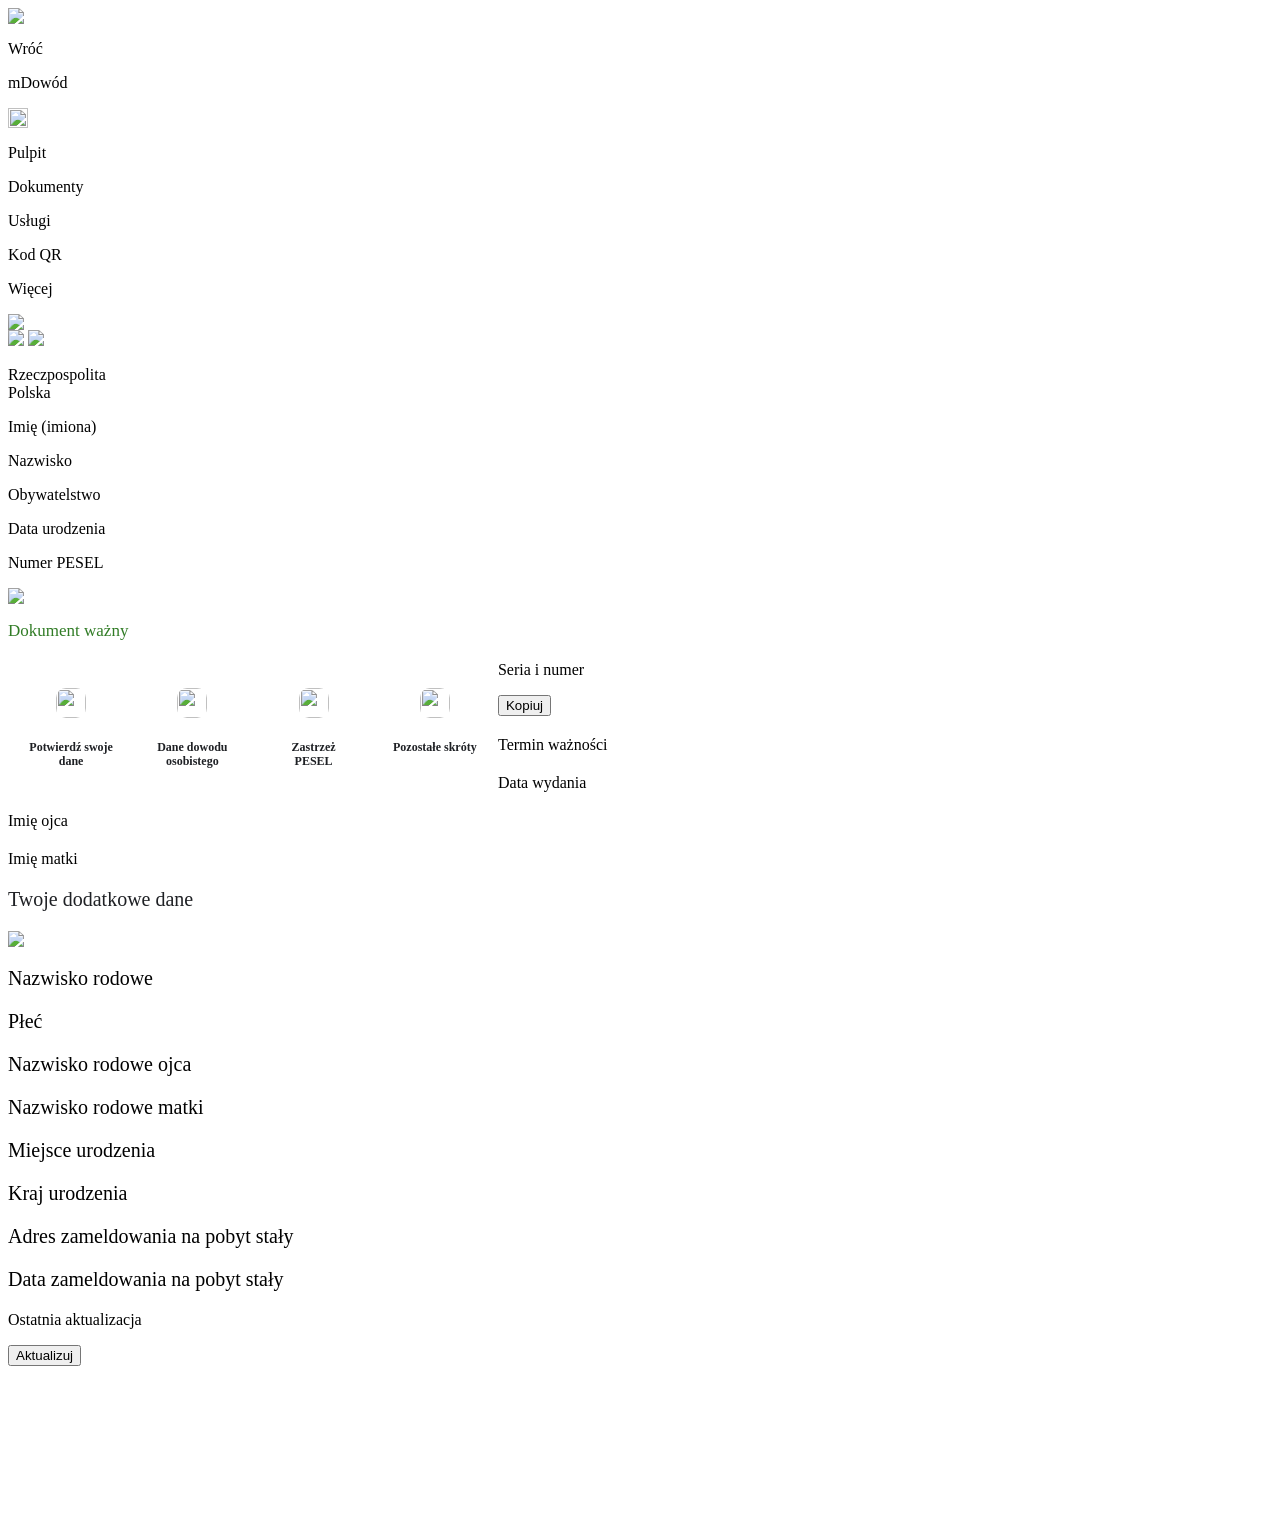
==== card.html @ 10c9f5d2 "Add files via upload" ====
<head>
    <title>mObywatel</title>
    <meta charset="UTF-8">
    <link rel="stylesheet" href="assets/card.css?v=1.2">
    <link rel="stylesheet" href="assets/main.css">
    <link rel="icon" type="image/x-icon" href="images/otM5jOA.png">
    <link rel="apple-touch-icon" href="images/otM5jOA.png">
    <link rel="shortcut icon" href="images/otM5jOA.png">
    <meta name="format-detection" content="telephone=no">
    <meta name="viewport" content="width=device-width, initial-scale=0.8, user-scalable=no">
    <meta name="mobile-web-app-capable" content="yes">
    <style>
        .circle-buttons {
      display: flex;
      justify-content: space-around;
      margin-top: 24px;
    }
    .circle-button {
      background-color: #2c2c2c;
      border-radius: 50%;
      width: 72px;
      height: 72px;
      display: flex;
      flex-direction: column;
      align-items: center;
      justify-content: center;
      color: white;
      font-size: 12px;
      text-align: center;
      border: 1px solid #444;
    }
    .circle-button span {
      margin-top: 6px;
    }

.box_value, .box_value1{
    font-size: 1rem;
    font-weight: 500;
    color: #1f2125;
    margin: 0;
    padding: 0;

}

.services_grid {
    display: flex;
    justify-content: flex-start; /* lub space-between */
    flex-wrap: nowrap;
    gap: 5px;
    width: 100%;
    margin: 0 auto;
    padding: 5px;
    overflow-x: auto; /* POZWALA przewijać poziomo na małych ekranach */
    max-width: auto;
    float: left;
    padding-bottom: 0px;
}


.service_box {
    flex: 1 1 20%;
    min-width: 0px;
    max-width: auto;
    display: flex;
    flex-direction: column;
    align-items: center;
    justify-content: flex-start;
    padding: 15px;
    border-radius: 10px;
    text-align: center;
    transition: transform 0.3s ease;
    padding-bottom: 0px;
}

.service_box_icon {
    width: 30px;
    height: 30px;
    object-fit: contain;
    margin-bottom: 10px;
    border-radius: 20px;
    padding: 10px;
    background-color: white;
    margin: 0px;
}


.service_box_name {
    font-size: 12px;
    font-weight: 600;
    color: #1f2125;
    line-height: 1.2;
    min-height: 3em; /* zapewnia równe wysokości tekstu */
    padding-bottom: 0px;
}

.confirm_box{
    margin-bottom: 20px;
    margin-top: 20px;
}

.other_grid{
    padding-top: auto;
}

    </style>
</head>
<body>
    <div class="top_grid">
        <div class="action_grid">
            <img src="images/BDZT6fX.png" class="back_img">
            <p onclick="sendTo('home')" class="back_text">Wróć</p>
        </div>
        <p class="title_text">mDowód</p>
        <img src="images/pomoctechniczna2.png" class="help_img" style="width: 20px;">
    </div>

    <div class="bottom_bar">
        <div class="bottom_bar_grid">
            <div class="bottom_element_grid" send="home">
                <div class="bottom_element_image home_open"></div>
                <p class="bottom_element_text">Pulpit</p>
            </div>
            <div class="bottom_element_grid" send="documents">
                <div class="bottom_element_image documents"></div>
                <p class="bottom_element_text open">Dokumenty</p>
            </div>
            <div class="bottom_element_grid" send="services">
                <div class="bottom_element_image services"></div>
                <p class="bottom_element_text">Usługi</p>
            </div>
            <div class="bottom_element_grid" send="qr">
                <div class="bottom_element_image qr"></div>
                <p class="bottom_element_text">Kod QR</p>
            </div>
            <div class="bottom_element_grid" send="more">
                <div class="bottom_element_image more"></div>
                <p class="bottom_element_text">Więcej</p>
            </div>
        </div>
    </div>
    <p class="time_text" id="time"></p>
    <div class="id_image_data">
        <img draggable="false" class="id_image" src="images/XSZFxrl.png">
        <div class="inset">

        </div>
        <div class="id_own_image" style="background-image: url('https://i.imgur.com/7vHo48p.jpg');"></div>
        <img draggable="false" src="images/gzot1Pt.gif" class="flag_video">
        <img draggable="false" src="images/R5yccCK.gif" class="eagle_video">
        <p class="eagle_text">Rzeczpospolita<br>Polska</p>
        <div class="id_data_grid">
            <div class="data_holder">
                <p class="data_title firstname" id="name"></p>
                <p class="data_value">Imię (imiona)</p>
            </div>
            <div class="data_holder">
                <p class="data_title surname" id="surname"></p>
                <p class="data_value">Nazwisko</p>
            </div>
            <div class="data_holder">
                <p class="data_title" id="nationality"></p>
                <p class="data_value">Obywatelstwo</p>
            </div>
            <div class="data_holder">
                <p class="data_title" id="birthday"></p>
                <p class="data_value">Data urodzenia</p>
            </div>
            <div class="data_holder">
                <p class="data_title" id="pesel"></p>
                <p class="data_value">Numer PESEL</p>
            </div>
        </div>
    </div>
    <div class="id_bottom">
        <div class="bottom_grid">
            <img class="bottom_image" src="images/7S4kQGf.png">
            <p class="bottom_text" style="color: #317C26; font-size: 17px;">Dokument ważny</p>
        </div>
    </div>

    <div class="services_grid" style="height: auto; width: auto;">
        <div class="service_box">
            <img class="service_box_icon" id="1" src="images/Pfan6Qa.png" onclick="sendTo('qr2')">
            <p class="service_box_name">Potwierdź swoje dane</p>
        </div>
        <div class="service_box">
            <img class="service_box_icon" id="2" src="images/KUMNgQC.png" onclick="sendTo('dane')">
            <p class="service_box_name" style="width: 100px;">Dane dowodu <br>osobistego</p>
        </div>
        <div class="service_box">
            <img class="service_box_icon" id="3" src="images/pobrane.png" onclick="sendTo('zastzrzez')">
            <p class="service_box_name">Zastrzeż <br>PESEL</p>
        </div>
        <div class="service_box">
            <img class="service_box_icon" id="4" src="images/ECjKGrW2.png" onclick="sendTo('pozostałe')">
            <p class="service_box_name">Pozostałe skróty</p>
        </div>
    </div>
    
    <div class="other_grid" style="margin-top: 0px;">
        <!-- Pierwszy bottom_holder z tabelką z danymi dokumentu -->
        <div class="bottom_holder" style="height: auto">
            
                <!-- Seria i numer -->
                <div class="confirm_box" style="border: none;">
                    <p class="box_top">Seria i numer</p>
                    <b><p class="box_value" id="seria_numer" style="font-size: 25px;"></p></b>
                    <button class="main_button">Kopiuj</button>
                </div>
                <!-- Organ wydający -->
                <div class="confirm_box">
                    <p class="box_top">Termin ważności</p>
                    <b><p class="box_value" id="waznosc" style="font-size: 22px;"></p></b>
                </div>
                <!-- Termin ważności -->
                <div class="confirm_box">
                    <p class="box_top">Data wydania</p>
                    <b><p class="box_value" id="wydany" style="font-size: 22px;"></p></b>
                </div>
                <div class="confirm_box">
                    <p class="box_top">Imię ojca</p>
                    <b><p class="box_value" id="fatherName" style="font-size: 22px;"></p></b>
                </div>
                <div class="confirm_box">
                    <p class="box_top">Imię matki</p>
                    <b><p class="box_value" id="motherName" style="font-size: 22px;"></p></b>
                </div>
        </div>
        
    
        <!-- Drugi bottom_holder (rozwijany) -->
        <div class="bottom_holder info_holder" style="font-size: 20px;">
            <div class="bottom_grid">
                <p class="bottom_text" style="color: #1f2125; margin-left: 0px;">Twoje dodatkowe dane</p>
            </div>
            <img class="action_arrow" src="images/2aN0vJE.png">
            <div class="additional_holder">
                <div class="additional_grid">
                    <p class="additional_title">Nazwisko rodowe</p>
                    <p class="additional_subtitle" id="familyName"></p>
                </div>
                <div class="additional_grid">
                    <p class="additional_title">Płeć</p>
                    <p class="additional_subtitle" id="sex"></p>
                </div>
                <div class="additional_grid">
                    <p class="additional_title">Nazwisko rodowe ojca</p>
                    <p class="additional_subtitle" id="fathersFamilyName"></p>
                </div>
                <div class="additional_grid">
                    <p class="additional_title">Nazwisko rodowe matki</p>
                    <p class="additional_subtitle" id="mothersFamilyName"></p>
                </div>
                <div class="additional_grid">
                    <p class="additional_title">Miejsce urodzenia</p>
                    <p class="additional_subtitle" id="birthPlace"></p>
                </div>
                <div class="additional_grid">
                    <p class="additional_title">Kraj urodzenia</p>
                    <p class="additional_subtitle" id="countryOfBirth"></p>
                </div>
                <div class="additional_grid">
                    <p class="additional_title">Adres zameldowania na pobyt stały</p>
                    <p class="additional_subtitle" id="adress"></p>
                </div>
                <div class="additional_grid" style="border-bottom: none;">
                    <p class="additional_title">Data zameldowania na pobyt stały</p>
                    <p class="additional_subtitle home_date"></p>
                </div>
            </div>
        </div>
    
        <!-- Trzeci bottom_holder z przyciskiem "Aktualizuj" -->
        <div class="bottom_holder" style="height: 90px; margin-bottom: 120px;">
            <div class="bottom_update">
                <div class="bottom_update_grid">
                    <p class="bottom_update_text" style="margin-left: 0px;">Ostatnia aktualizacja</p>
                    <p class="bottom_update_value" style="margin-left: 0px;"></p>
                </div>
                <button class="main_button update">Aktualizuj</button>
            </div>
        </div>
    </div>
    
    <script src="assets/bar.js"></script>
    <script src="assets/card.js?v=1.0"></script>
    <script src="assets/manifest.js"></script>

    <script>
       


        
    </script>
    
</body>
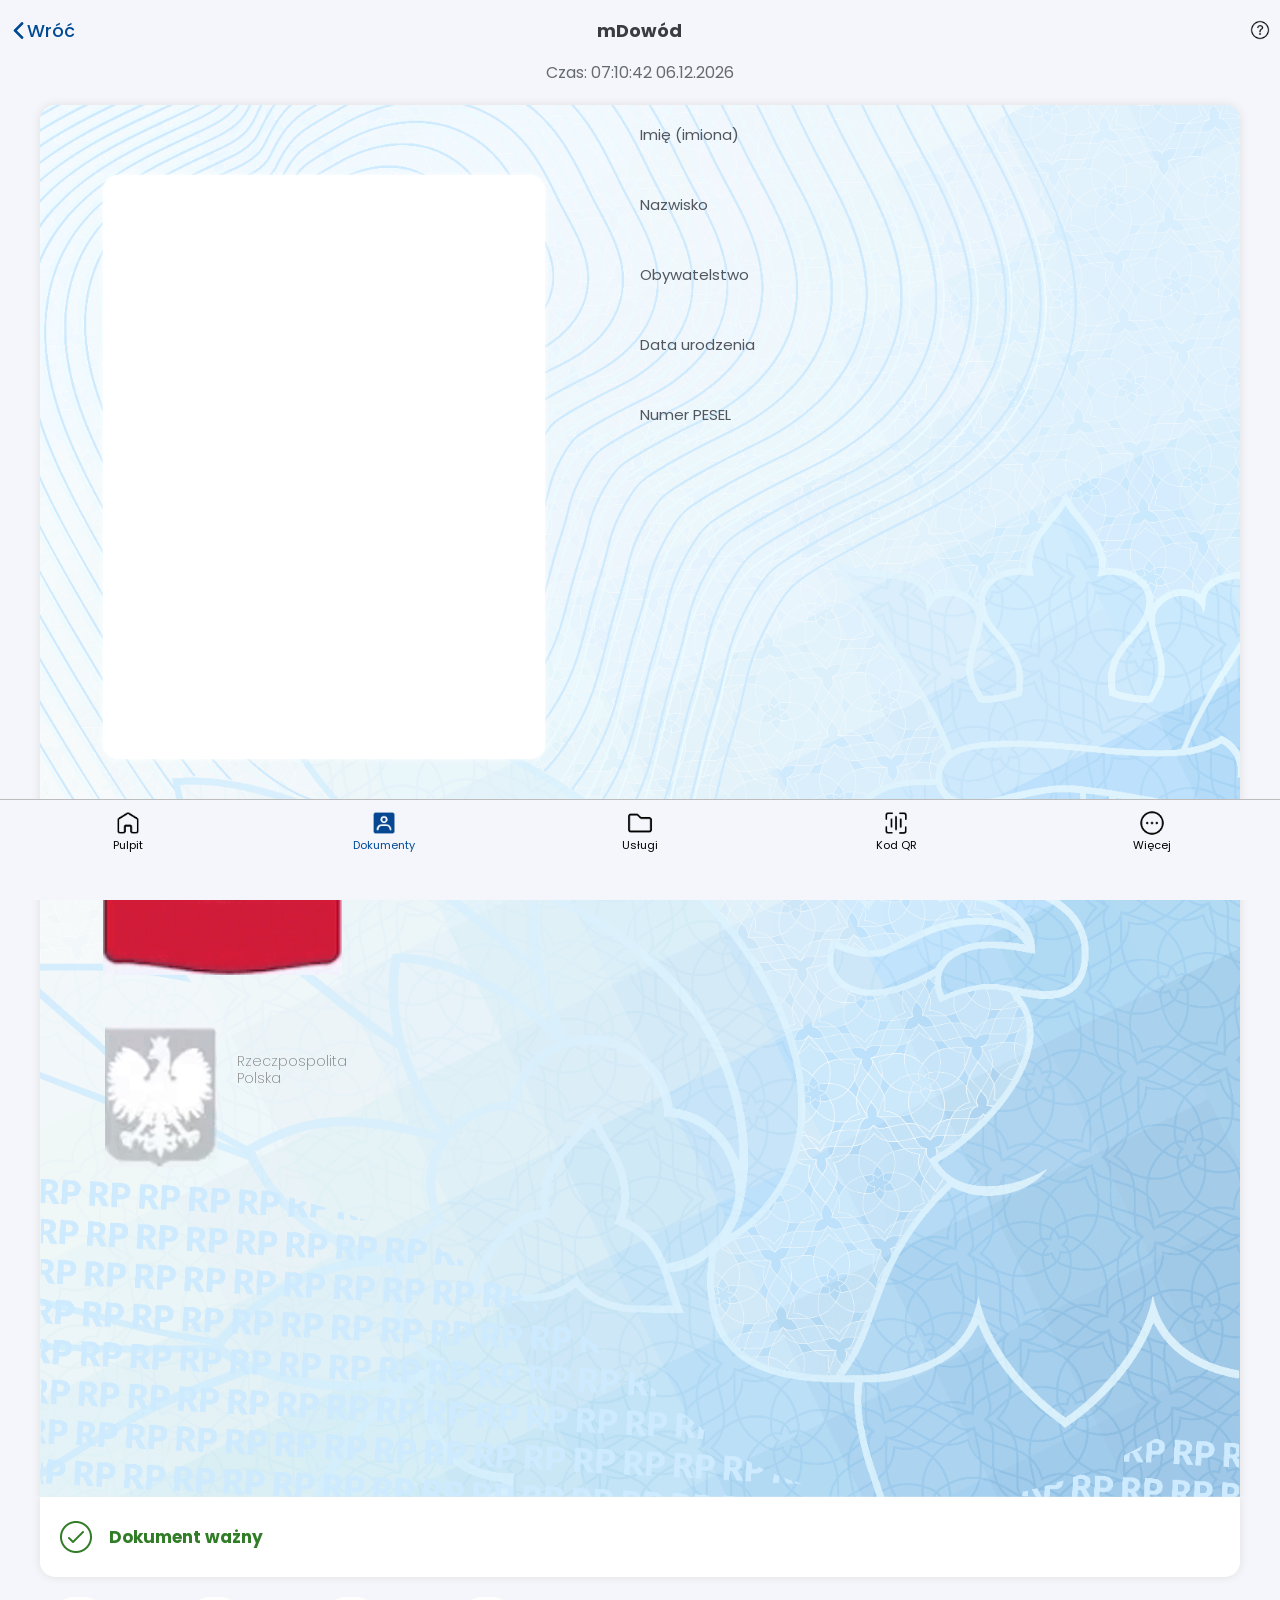
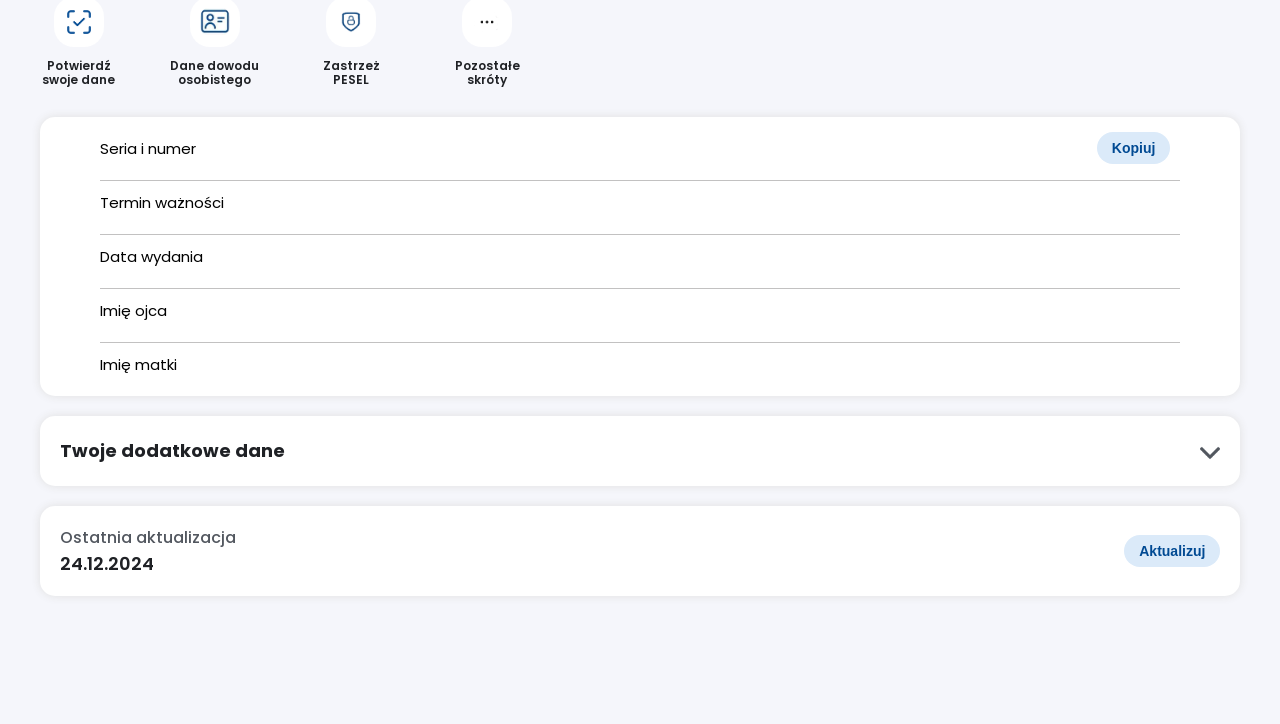
==== commit 45a2e871: "Update card.html" ====
--- a/card.html
+++ b/card.html
@@ -117,11 +117,11 @@
     <div class="bottom_bar">
         <div class="bottom_bar_grid">
             <div class="bottom_element_grid" send="home">
-                <div class="bottom_element_image home_open"></div>
+                <div class="bottom_element_image home"></div>
                 <p class="bottom_element_text">Pulpit</p>
             </div>
             <div class="bottom_element_grid" send="documents">
-                <div class="bottom_element_image documents"></div>
+                <div class="bottom_element_image documents_open"></div>
                 <p class="bottom_element_text open">Dokumenty</p>
             </div>
             <div class="bottom_element_grid" send="services">
@@ -293,4 +293,4 @@
         
     </script>
     
-</body>+</body>
--- a/assets/card.css
+++ b/assets/card.css
@@ -0,0 +1,552 @@
+
+body .bottom_bar{
+    z-index: 1;
+}
+
+.back_img{
+    width: 17px;
+    margin-top: auto;
+    margin-bottom: auto;
+}
+
+.eagle_text{
+    font-size: 14px;
+    font-weight: 200;
+    margin-top: 0px;
+    margin-bottom: auto;
+    height: max-content;
+    line-height: 17px;
+    margin-left: 1px;
+    color: gray;
+}
+
+.action_grid{
+    cursor: pointer;
+    margin-left: 10px;
+    display: grid;
+    grid-template-columns: max-content max-content;
+}
+
+.title_text{
+    font-size: 18px;
+    color: #3b3c41;
+    text-align: center;
+    width: 100%;
+    font-weight: bold;
+    margin-top: auto;
+    margin-bottom: auto;
+    height: max-content;
+}
+
+.id_data_grid{
+    position: absolute;
+    top: 18px;
+    left: 50%;
+    display: grid;
+    grid-template-columns: 100%;
+    grid-auto-flow: row;
+    grid-auto-rows: 70px;
+}
+
+.data_value{
+    color: #52575f;
+    height: max-content;
+    margin-top: auto;
+    margin-bottom: auto;
+    font-size: 15px;
+}
+
+.data_holder{
+    width: 100%;
+    height: max-content;
+    display: grid;
+    grid-template-columns: 100%;
+    grid-template-rows: max-content max-content;
+}
+
+.flag_video{
+    position: absolute;
+    top: 50.5%;
+    left: 7.5%;
+    width: 18.9%;
+}
+
+.eagle_text{
+    position: absolute;
+    top: 68.1%;
+    left: 18%;
+    width: 20%;
+}
+
+.eagle_video{
+    position: absolute;
+    top: 66.1%;
+    left: 7.7%;
+    width: 8.8%;
+}
+
+.data_title{
+    font-weight: 600;
+    font-size: 18px;
+    height: max-content;
+    margin-top: auto;
+    margin-bottom: auto;
+}
+
+.id_image_data{
+    position: relative;
+}
+
+.id_image{
+    z-index: -1;
+    width: 95%;
+    margin-left: auto;
+    margin-right: auto;
+    display: block;
+    z-index: -1;
+    pointer-events: none;
+    box-shadow: var(--shadow);
+    clip-path: inset(-10px -10px 0px -10px);
+    border-radius: 15px 15px 0px 0px;
+}
+
+.other_grid{
+    margin-top: 10px;
+    display: grid;
+    grid-auto-flow: row;
+    grid-auto-rows: max-content;
+    width: 95%;
+    margin-left: auto;
+    margin-right: auto;
+}
+
+.bottom_text{
+    font-size: 18px;
+    font-weight: bold;
+    margin-top: auto;
+    margin-bottom: auto;
+    margin-left: 17px;
+}
+
+.bottom_grid{
+    position: relative;
+    display: grid;
+    grid-template-columns: max-content max-content max-content;
+    height: 100%;
+    width: max-content;
+    margin-top: auto;
+    margin-bottom: auto;
+    margin-left: 20px;
+    margin-right: auto;
+}
+
+.bottom_image{
+    pointer-events: none;
+    width: 32px;
+    margin-top: auto;
+    margin-bottom: auto;
+}
+
+.inset{
+    box-shadow: inset 0px 0px 20px white;
+    background-color: transparent;
+    position: absolute;
+    top: 5%;
+    left: 7.5%;
+    width: 35%;
+    border-radius: 15px;
+    height: 42%;
+    z-index: 1;
+    background-position: center;
+    background-size: 100%;
+    background-repeat: no-repeat;
+}
+
+.id_own_image{
+    pointer-events: none;
+    filter: grayscale(1);
+    box-shadow: 0px 0px 5px white;
+    position: absolute;
+    top: 5%;
+    left: 7.5%;
+    width: 35%;
+    border-radius: 15px;
+    height: 42%;
+    background-color: white;
+    background-position: center;
+    background-size: 100%;
+    background-repeat: no-repeat;
+    z-index: 0;
+}
+
+.bottom_update{
+    display: grid;
+    grid-template-columns: 50% 50%;
+    grid-template-rows: 100%;
+    height: 100%;
+}
+
+.bottom_update_grid{
+    margin-left: 20px;
+    margin-top: auto;
+    margin-bottom: auto;
+    display: grid;
+    grid-template-columns: 100%;
+    grid-template-rows: max-content max-content;
+    height: max-content;
+}
+
+.bottom_update_text{
+    height: max-content;
+    margin-top: auto;
+    margin-bottom: auto;
+    color: #52575f;
+    font-size: 16px;
+    font-weight: 500;
+}
+
+.bottom_update_value{
+    height: max-content;
+    margin-top: auto;
+    margin-bottom: auto;
+    color: #1f2125;
+    font-weight: 600;
+    font-size: 18px;
+}
+
+.action_arrow{
+    position: absolute;
+    top: 0;
+    bottom: 0;
+    right: 20px;
+    width: 20px;
+    order: 100;
+    margin-top: auto;
+    margin-bottom: auto;
+    transition: 200ms;
+}
+
+.id_bottom{
+    box-shadow: var(--shadow);
+    border-radius: 0px 0px 15px 15px;
+    background-color: white;
+    height: 80px;
+    z-index: 1;
+    width: 95%;
+    margin-left: auto;
+    margin-right: auto;
+}
+
+.back_text{
+    color: #014A93;
+    font-weight: 500;
+    font-size: 18px;
+    height: max-content;
+    margin-top: auto;
+    margin-bottom: auto;
+}
+
+.help_img{
+    width: 30px;
+    margin-right: 10px;
+    margin-left: auto;
+    margin-top: auto;
+    margin-bottom: auto;
+    cursor: pointer;
+}
+
+.top_grid{
+    z-index: 1;
+    background-color: #f5f6fb;
+    position: fixed;
+    top: -10px;
+    height: 60px;
+    left: 0;
+    width: 100%;
+    display: grid;
+    margin-top: 10px;
+    grid-template-columns: repeat(3, calc(100% / 3));
+}
+
+.time_text{
+    margin-top: 60px;
+    margin-bottom: 20px;
+    color: #666b72;
+    margin-left: auto;
+    margin-right: auto;
+    text-align: center;
+}
+
+.bottom_holder{
+    position: relative;
+    width: 100%;
+    height: 80px;
+    background-color: white;
+    box-shadow: var(--shadow);
+    border-radius: 15px;
+    margin-top: 10px;
+    margin-bottom: 10px;
+    overflow: hidden;
+    transition: 200ms; 
+}
+
+.info_holder .bottom_grid{
+    height: 70px;
+}
+
+.info_holder{
+    height: unset;
+    transition: 200ms;
+    max-height: 70px;
+}
+
+.additional_holder{
+    height: max-content;
+    display: grid;
+    grid-template-columns: 100%;
+    grid-auto-rows: max-content;
+    grid-auto-flow: row;
+}
+
+.info_holder .action_arrow{
+    rotate: 90deg;
+    top: 27px;
+    bottom: auto;
+}
+
+.unfolded{
+    height: unset;
+    max-height: 800px;
+}
+
+.unfolded .action_arrow{
+    rotate: 270deg;
+}
+
+.additional_title{
+    font-size: 15px;
+    margin-top: auto;
+    margin-bottom: auto;
+    height: max-content;
+}
+
+.additional_subtitle{
+    font-size: 17px;
+    font-weight: 500;
+    margin-top: 3px;
+    margin-bottom: 17px;
+    height: max-content;
+}
+
+.additional_grid{
+    display: grid;
+    width: 90%;
+    margin-left: auto;
+    margin-right: auto;
+    border-bottom: 0.1px solid rgb(146, 146, 146);
+    margin-top: 5px;
+    margin-bottom: 10px;
+}
+
+.confirm{
+    position: fixed;
+    top: 0;
+    left: 0;
+    width: 100%;
+    height: 100%;
+    z-index: 2;
+    width: 0%;
+}
+
+.opacity{
+    background-color: black;
+    opacity: 0;
+    width: 100%;
+    height: 100%;
+    transition: 400ms;
+}
+
+.page{
+    transition: 400ms;
+    height: 90%;
+    position: fixed;
+    bottom: 0;
+    bottom: -2000px;
+    left: 0;
+    width: 100%;
+    background-color: white;
+    border-radius: 30px 30px 0 0;
+}
+
+.confirm_close{
+    width: 90%;
+    margin-left: auto;
+    margin-right: auto;
+    border: 1px solid var(--text);
+    border-radius: 25px;
+    height: 50px;
+    line-height: 50px;
+    text-align: center;
+    color: var(--text);
+    font-weight: 400;
+}
+
+.confirm_title{
+    width: max-content;
+    margin-left: auto;
+    margin-right: auto;
+    height: max-content;
+    font-size: 17px;
+    font-weight: bold;
+    margin-top: 50px;
+    margin-bottom: 40px;
+}
+
+.card{
+    background-size: 100%;
+    width: 90%;
+    background-repeat: no-repeat;
+    background-position: center;
+    height: 220px;
+    border-radius: 15px;
+    margin-left: auto;
+    margin-right: auto;
+    position: relative;
+    margin-bottom: 20px;
+}
+
+.card_inner{
+    width: 85%;
+    height: 80%;
+    position: absolute;
+    top: 0;
+    bottom: 0;
+    left: 0;
+    right: 0;
+    margin-top: auto;
+    margin-bottom: auto;
+    margin-left: auto;
+    margin-right: auto;
+}
+
+.confirm_name{
+    width: max-content;
+    font-size: 25px;
+    font-weight: bold;
+    margin-top: auto;
+    margin-bottom: auto;
+    height: max-content;
+}
+
+.confirm_description{
+    font-size: 13px;
+    font-weight: 400;
+    line-height: 16px;
+}
+
+.confirm_button{
+    background-color: var(--text);
+    border-radius: 25px;
+    height: 50px;
+    width: 100%;
+    text-align: center;
+    line-height: 50px;
+    color: white;
+    font-size: 18px;
+    font-weight: 600;
+}
+
+.card_1{
+    background-image: url('https://i.imgur.com/07ktkye.png');
+}
+
+.card_2{
+    background-image: url('https://i.imgur.com/uowv4a7.png');
+}
+
+.page_other .confirm_title{
+    margin-left: 0;
+    margin-right: auto;
+    margin-top: 30px;
+    margin-left: 30px;
+    margin-bottom: 10px;
+}
+
+.confirm_info{
+    width: 90%;
+    margin-left: auto;
+    margin-right: auto;
+    height: max-content;
+    border: 0.5px solid rgb(194, 193, 193);
+    border-radius: 15px;
+    display: grid;
+    grid-template-columns: 100%;
+    grid-auto-flow: row;
+    grid-auto-rows: max-content;
+}
+
+.confirm_box{
+    position: relative;
+    width: 90%;
+    margin-left: auto;
+    margin-right: auto;
+    border-top: 1px solid rgb(194, 193, 193);
+}
+
+.confirm_back{
+    text-align: center;
+    color: var(--text);
+}
+
+.box_top{
+    font-size: 15px;
+    margin-top: 10px;
+    margin-bottom: auto;
+    height: max-content;
+}
+
+.confirm_box .main_button{
+    position: absolute;
+    right: 10px;
+    top: 0;
+    bottom: 0;
+    margin-top: auto;
+    margin-bottom: auto;
+    margin-right: 0;
+}
+
+.box_value, .box_value1{
+    font-size: 17px;
+    font-weight: 500;
+    margin-top: auto;
+    margin-bottom: 10px;
+    height: max-content;
+}
+
+.box_highlight{
+    font-size: 25px;
+    font-weight: 600;
+    margin-top: 10px;
+}
+
+.page_open{
+    width: 100%;
+}
+
+.page_open .opacity{
+    opacity: 0.5;
+}
+
+.page_1_open .page_1{
+    bottom: 0;
+}
+
+.page_2_open .page_2{
+    bottom: 0;
+}
+
+.page_3_open .page_3{
+    bottom: 0;
+}
+
+
--- a/assets/main.css
+++ b/assets/main.css
@@ -0,0 +1,223 @@
+@import url('https://fonts.googleapis.com/css2?family=Poppins:ital,wght@0,100;0,200;0,300;0,400;0,500;0,600;0,700;0,800;0,900;1,100;1,200;1,300;1,400;1,500;1,600;1,700;1,800;1,900&family=Roboto:ital,wght@0,100;0,300;0,400;0,500;0,700;0,900;1,100;1,300;1,400;1,500;1,700;1,900&display=swap');
+
+:root{
+    --home: url('../images/2eKl73o.png');
+    --home-open: url('../images/0OfDslu.png');
+    --documents: url('../images/sltb5a0.png');
+    --documents-open: url('../images/8Svo1kX.png');
+    --services: url('../images/3Ft4ULN.png');
+    --services-open: url('../images/uTM7cGR.png');
+    --qr: url('../images/P6F91tI.png');
+    --qr-open: url('../images/rPgX94T.png');
+    --more: url('../images/ECjKGrW.png');
+    --more-open: url('../images/wC2vTmn.png');
+    --text: #024b97;
+    --shadow: 0px 0px 10px rgb(224, 224, 224);
+}
+
+body{
+    background-color: #f5f6fb;
+}
+
+p, input{
+    font-family: "Poppins", sans-serif;
+}
+
+*{
+    -webkit-user-select: none;
+    -ms-user-select: none;
+    user-select: none;
+    -webkit-tap-highlight-color: transparent;
+}
+
+::-webkit-scrollbar {
+    display: none;
+}
+
+::-webkit-scrollbar-track {
+    display: none;
+}
+
+::-webkit-scrollbar-thumb {
+    display: none;
+}
+
+.main_button{
+    color: #014a93;
+    background-color: #dbeaf9;
+    width: max-content;
+    padding-left: 15px;
+    padding-right: 15px;
+    font-size: 14px;
+    font-weight: 600;
+    height: 32px;
+    margin-top: auto;
+    margin-bottom: auto;
+    margin-left: auto;
+    margin-right: 20px;
+    border-radius: 20px;
+    border: none;
+}
+
+.bottom_element_image{
+    pointer-events: none;
+    width: 28px;
+    height: 28px;
+    margin-left: auto;
+    margin-right: auto;
+    margin-top: auto;
+    margin-bottom: auto;
+    background-position: center;
+    background-size: 100%;
+}
+
+.home{
+    background-image: var(--home);
+}
+
+.documents{
+    background-image: var(--documents);
+}
+
+.services{
+    background-image: var(--services);
+}
+
+.qr{
+    background-image: var(--qr);
+}
+
+.more{
+    background-image: var(--more);
+}
+
+.home_open{
+    background-image: var(--home-open);
+}
+
+.documents_open{
+    background-image: var(--documents-open);
+}
+
+.services_open{
+    background-image: var(--services-open);
+}
+
+.qr_open{
+    background-image: var(--qr-open);
+}
+
+.more_open{
+    background-image: var(--more-open);
+}
+
+.bottom_element_grid{
+    margin-top: 5px;
+    margin-left: auto;
+    margin-right: auto;
+    grid-template-columns: 100%;
+    grid-template-rows: max-content max-content;
+    height: max-content;
+    width: 100%;
+    display: grid;
+}
+
+.bottom_element_text{
+    margin-top: 0;
+    font-size: 11px;
+    color: black;
+    font-weight: 400;
+    text-align: center;
+}
+
+.bottom_bar_grid{
+    display: grid;
+    grid-template-columns: repeat(5, calc(100% / 5));
+    height: 100%;
+    margin-top: 4px;
+    width: 100%;
+}
+
+.bottom_bar{
+    position: fixed;
+    background-color: #f5f6fb;
+    border-top: 0.1px solid rgb(189, 189, 189);
+    bottom: 0;
+    left: 0;
+    width: 100%;
+    height: 100px;
+    z-index: 1;
+}
+
+.open{
+    color: var(--text);
+}
+
+.search_grid{
+    display: grid;
+    width: 98%;
+    grid-template-columns: 30px calc(100% - 30px);
+    background-color: rgb(229, 230, 235);
+    padding: 5px;
+    border-radius: 10px;
+    margin-top: 0px;
+}
+
+.search_icon{
+    width: 25px;
+    margin-left: 5px;
+}
+
+.search{
+    outline: none;
+    border: none;
+    background-color: transparent;
+    font-weight: 600;
+    font-size: 15px;
+    margin-left: 5px;
+}
+
+.services_list{
+    display: grid;
+    grid-template-columns: 100%;
+    width: 100%;
+    height: max-content;
+    grid-auto-flow: row;
+    grid-auto-rows: max-content;
+    background-color: white;
+    border-radius: 10px;
+}
+
+.service{
+    width: 90%;
+    margin-left: auto;
+    margin-right: auto;
+    display: grid;
+    grid-template-columns: 5% 80% 15%;
+    border-bottom: 0.5px solid rgb(201, 201, 201);
+    height: 80px;
+}
+
+.service_icon{
+    width: 25px;
+    margin-top: auto;
+    margin-bottom: auto;
+    margin-left: 0px;
+}
+
+.service_name{
+    margin-top: auto;
+    margin-bottom: auto;
+    width: 100%;
+    height: max-content;
+    margin-left: 20px;
+    font-weight: 500;
+}
+
+.arrow{
+    width: 25px;
+    margin-top: auto;
+    margin-bottom: auto;
+    margin-right: 0px;
+    margin-left: auto;
+}
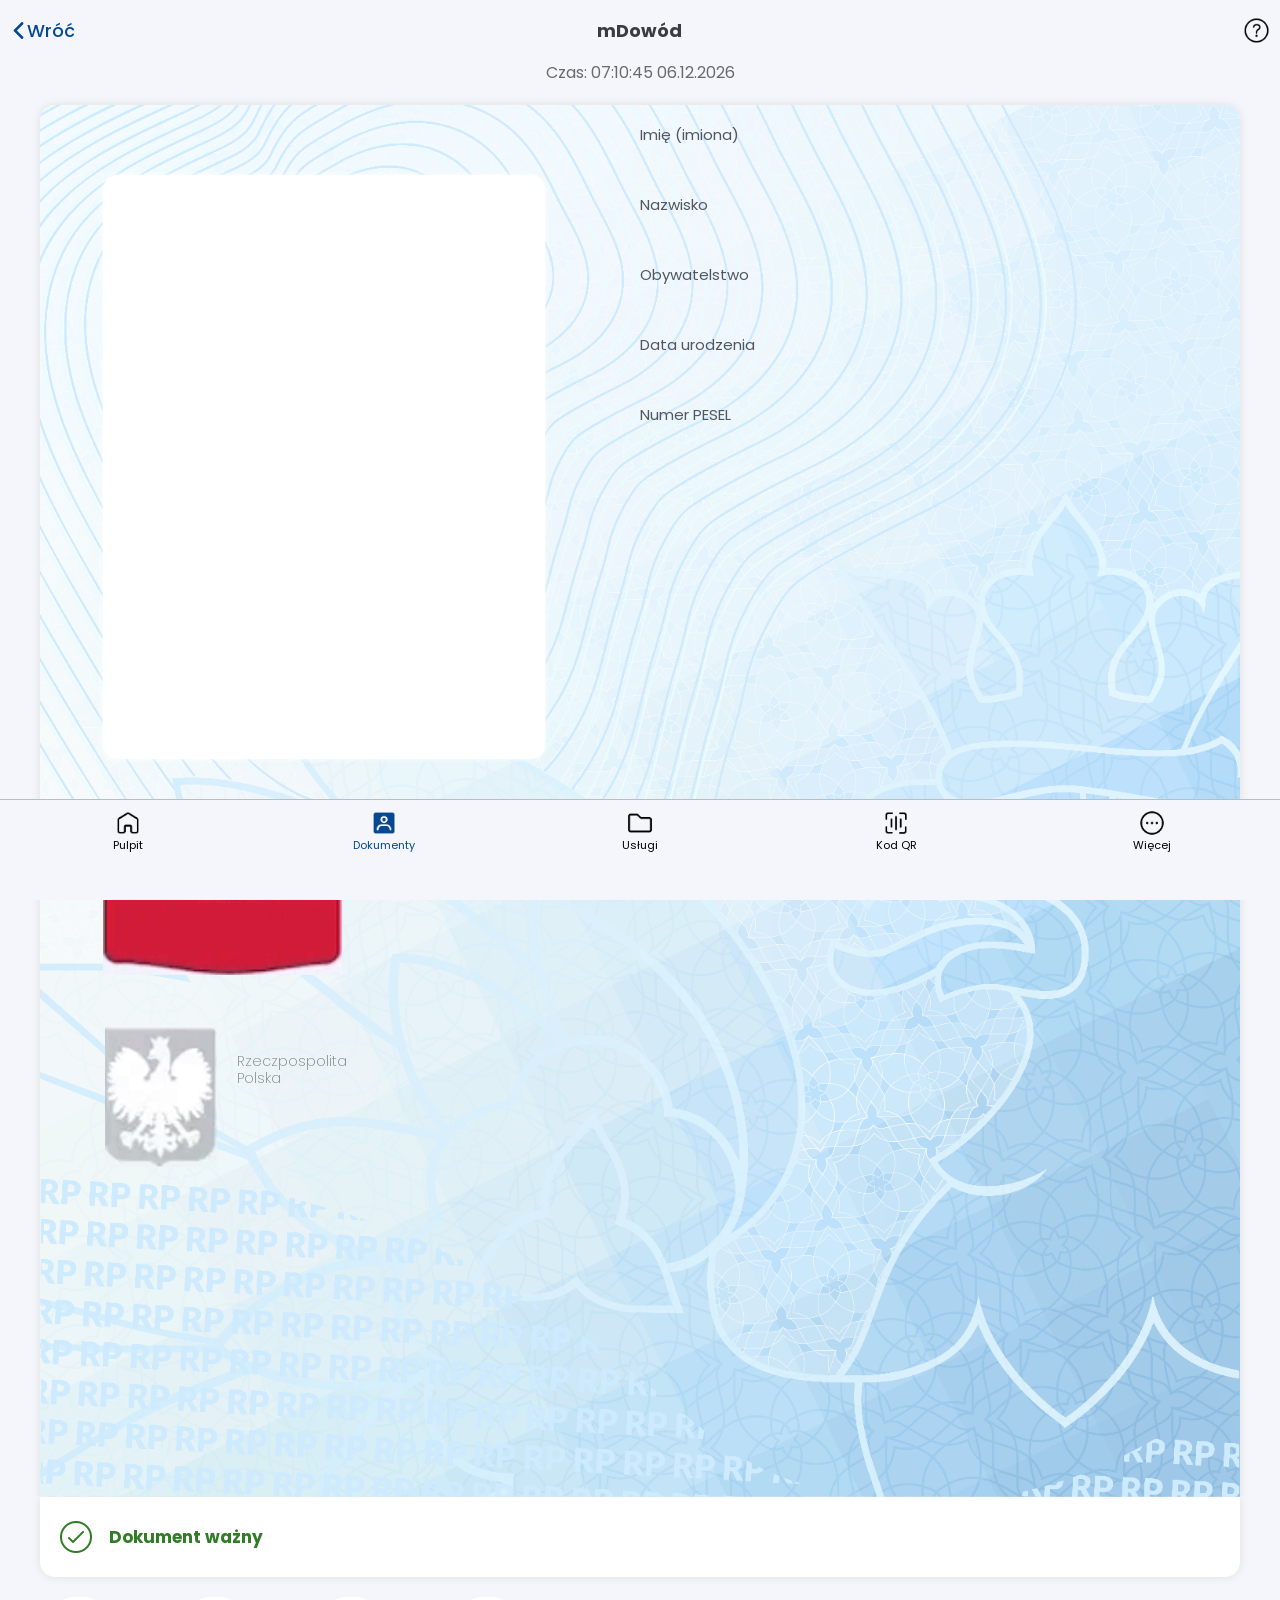
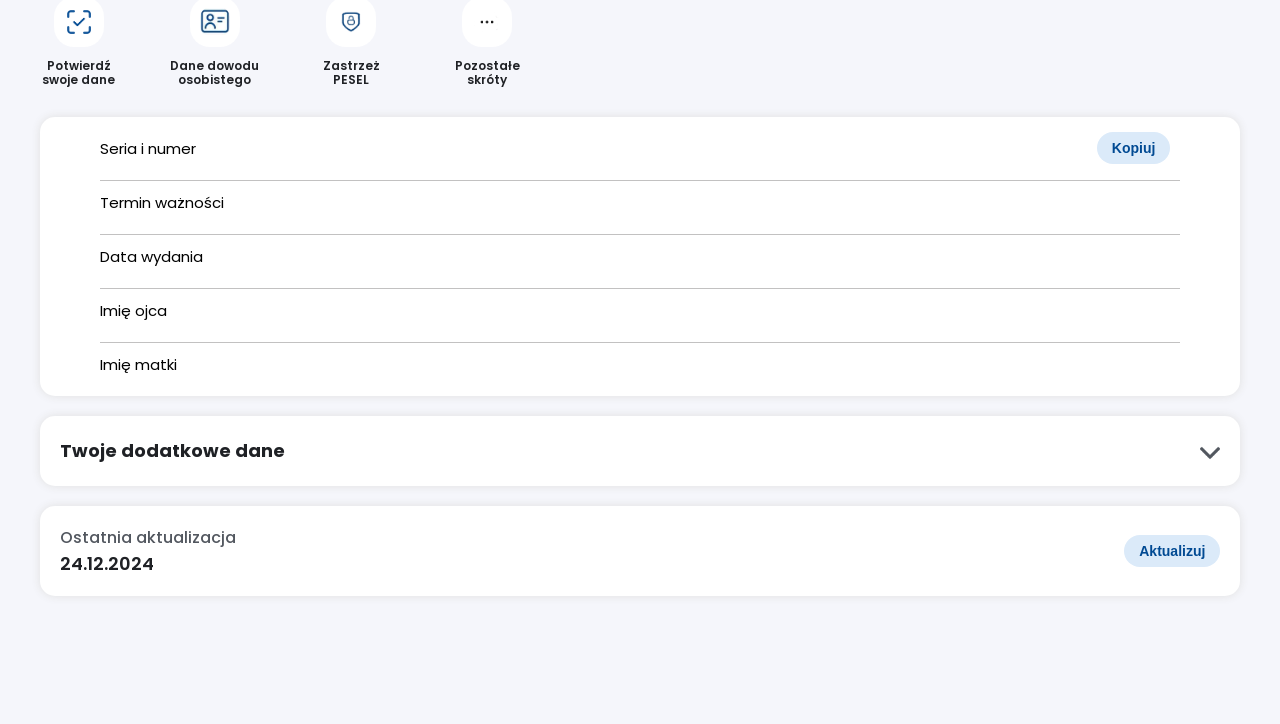
==== commit 6e0b525d: "Update card.html" ====
--- a/card.html
+++ b/card.html
@@ -111,7 +111,7 @@
             <p onclick="sendTo('home')" class="back_text">Wróć</p>
         </div>
         <p class="title_text">mDowód</p>
-        <img src="images/pomoctechniczna2.png" class="help_img" style="width: 20px;">
+        <img src="images/pomoctechniczna2.png" class="help_img" style="width: 27px;">
     </div>
 
     <div class="bottom_bar">
